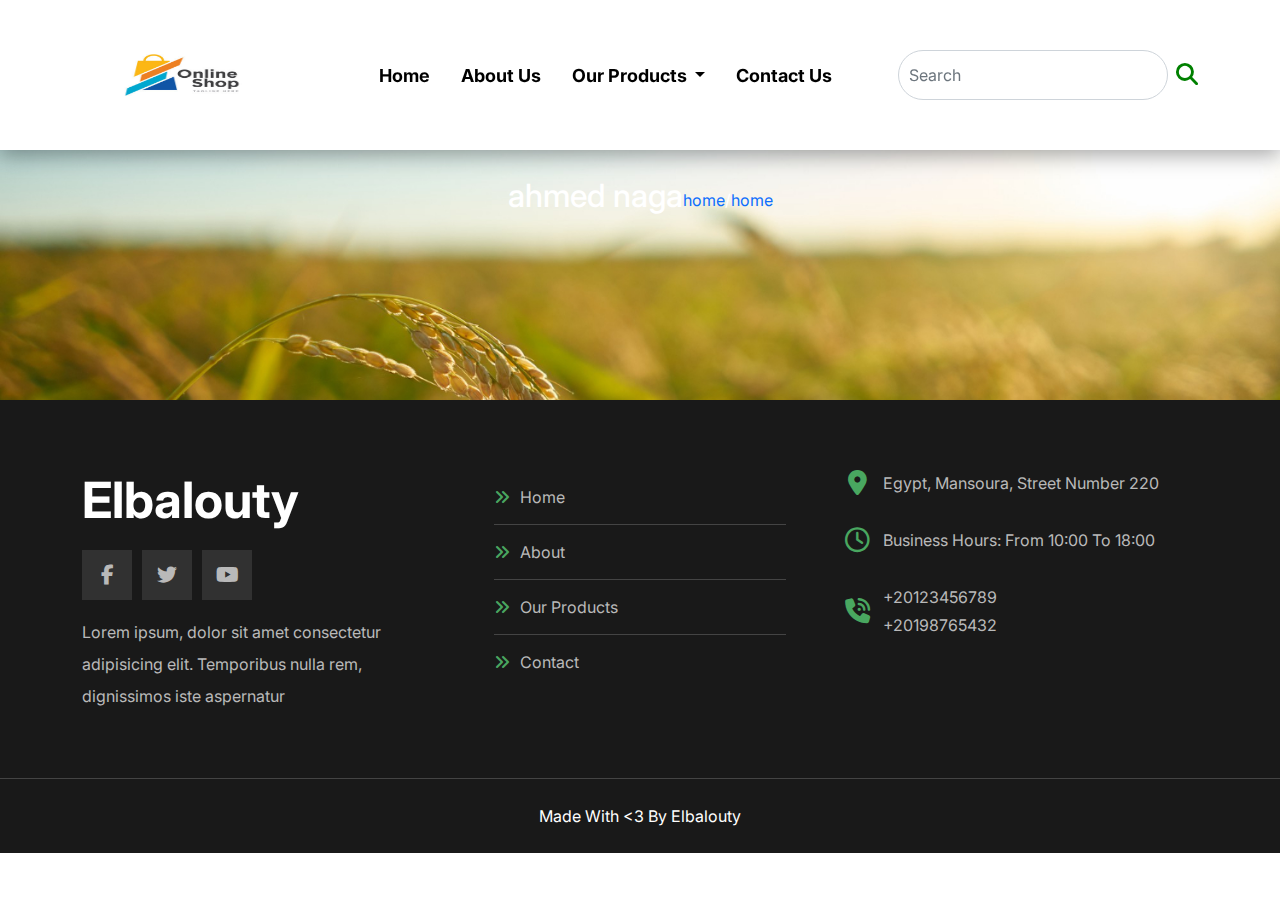
==== about.html @ 4620c80b "three comm" ====
<!DOCTYPE html>
<html lang="en">
  <head>
    <meta charset="UTF-8" />
    <meta name="viewport" content="width=device-width, initial-scale=1.0" />
    <title>Document</title>

    <!-- font awesom library -->
    <link rel="stylesheet" href="css/all.min.css" />

    <!-- render all elements normally -->
    <link rel="stylesheet" href="css/normalize.css" />

    <!-- css styling -->
    <link rel="stylesheet" href="css/bootstrap.min.css" />
    <link rel="stylesheet" href="css/style.css" />

    <!-- google fonts -->
    <link rel="preconnect" href="https://fonts.googleapis.com" />
    <link rel="preconnect" href="https://fonts.gstatic.com" crossorigin />
    <link
      href="https://fonts.googleapis.com/css2?family=Inter:wght@200;400;500;700;900&display=swap"
      rel="stylesheet"
    />
  </head>

  <body>
    <div class="scroller"></div>

    <!-- start navbar -->
    <nav class="navbar navbar-expand-lg navbar-light">
      <div class="container">
        <a class="navbar-brand" href="#"
          ><img
            src="images/360_F_331938599_nmkc39B7E74s1G5P01b0YCJ6x0MNMqJz.jpg"
            alt="logo"
        /></a>
        <button
          class="navbar-toggler"
          type="button"
          data-bs-toggle="collapse"
          data-bs-target="#navbarSupportedContent"
          aria-controls="navbarSupportedContent"
          aria-expanded="false"
          aria-label="Toggle navigation"
        >
          <span class="navbar-toggler-icon"></span>
        </button>
        <div
          class="collapse navbar-collapse nav-links"
          id="navbarSupportedContent"
        >
          <ul class="navbar-nav me-auto mb-2 mb-lg-0">
            <li class="nav-item">
              <a class="nav-link active" aria-current="page" href="#">Home</a>
            </li>
            <li class="nav-item">
              <a class="nav-link" href="#">About Us</a>
            </li>
            <li class="nav-item dropdown">
              <a
                class="nav-link dropdown-toggle"
                href="#"
                id="navbarDropdown"
                role="button"
                data-bs-toggle="dropdown"
                aria-expanded="false"
              >
                Our Products
              </a>
              <ul class="dropdown-menu" aria-labelledby="navbarDropdown">
                <li><a class="dropdown-item" href="#">Action</a></li>
                <li><a class="dropdown-item" href="#">Another action</a></li>
                <li>
                  <a class="dropdown-item" href="#">Something else here</a>
                </li>
              </ul>
            </li>
            <li class="nav-item">
              <a class="nav-link" href="#">Contact Us</a>
            </li>
          </ul>
          <form class="d-flex">
            <input
              class="form-control search-inp me-2"
              type="search"
              placeholder="Search"
              aria-label="Search"
            />
            <button class="search-custom"><i class="fa fa-search"></i></button>
          </form>
        </div>
      </div>
    </nav>

    <!-- end navbar -->

    <div class="about">
      <h2>ahmed naga</h2>

      <a href="">home</a>
      /
      <a href="">home</a>
    </div>

    <!-- Start Footer -->
    <div class="footer">
      <div class="container">
        <div class="row">
          <div class="box col-lg-4">
            <h3>Elbalouty</h3>
            <ul class="social">
              <li>
                <a href="#" class="facebook">
                  <i class="fab fa-facebook-f"></i>
                </a>
              </li>
              <li>
                <a href="#" class="twitter">
                  <i class="fab fa-twitter"></i>
                </a>
              </li>
              <li>
                <a href="#" class="youtube">
                  <i class="fab fa-youtube"></i>
                </a>
              </li>
            </ul>
            <p class="text">
              Lorem ipsum, dolor sit amet consectetur adipisicing elit.
              Temporibus nulla rem, dignissimos iste aspernatur
            </p>
          </div>
          <div class="box col-lg-4">
            <ul class="links">
              <li><a href="#">Home</a></li>
              <li><a href="#">About</a></li>
              <li><a href="#">Our Products</a></li>
              <li><a href="#">Contact</a></li>
            </ul>
          </div>
          <div class="box col-lg-4">
            <div class="line">
              <i class="fas fa-map-marker-alt fa-fw"></i>
              <div class="info">Egypt, Mansoura, Street Number 220</div>
            </div>
            <div class="line">
              <i class="far fa-clock fa-fw"></i>
              <div class="info">Business Hours: From 10:00 To 18:00</div>
            </div>
            <div class="line">
              <i class="fas fa-phone-volume fa-fw"></i>
              <div class="info">
                <span class="d-block">+20123456789</span>
                <span class="d-block">+20198765432</span>
              </div>
            </div>
          </div>
        </div>
      </div>
      <p class="copyright">Made With &lt;3 By Elbalouty</p>
    </div>
    <!-- End Footer -->

    <script src="js/bootstrap.bundle.min.js"></script>
    <script src="js/main.js"></script>
  </body>
</html>
---- css/style.css ----
* {
  margin: 0;
  padding: 0;
  box-sizing: border-box;
}

:root {
  --thm-color: #6e7673;
  --thm-color-rgb: 110, 118, 115;
  --thm-base: #49a760;
  --thm-base-rgb: 73, 167, 96;
  --thm-primary: #efb443;
  --thm-primary-rgb: 239, 180, 67;
  --thm-secondary: #ed4b4b;
  --thm-secondary-rgb: 237, 75, 75;
  --thm-special: #5366c2;
  --thm-special-rgb: 83, 102, 194;
  --thm-black: #255946;
  --thm-black-rgb: 37, 89, 70;
  --thm-black2: #1f4e3d;
  --thm-black2-rgb: 29, 28, 28;
  --thm-text-dark: #8e96a0;
  --thm-text-dark-rgb: 142, 150, 160;
  --main-padding: 50px;
  --main-text: #ffffff8c;
}

body {
  font-family: "Inter", sans-serif;
}

.container-sections {
  display: flex;
  flex-direction: column;
  justify-content: space-between;
  min-height: 100vh;
}

/* Scroller  */
.scroller {
  position: fixed;
  left: 0;
  top: 0;
  height: 5px;
  background-color: rgb(11, 124, 11);
}

/* Scroller  */
.nav-custom {
  padding: 30px 10px;
}

.search-custom:focus {
  outline: none;
}

ul {
  list-style-type: none;
}

a {
  text-decoration: none;
  cursor: pointer;
}

.ahmed {
  height: 100vh;
}
nav {
  padding: 20px 0 !important;
  position: fixed !important;
  top: 0;
  z-index: 10;
  width: 100%;
  background-color: #fff;
  box-shadow: rgba(0, 0, 0, 0.35) 0px 5px 20px;
}
/* nav::after {
  background-image: url("../images/ripped-paper-header-1.png");
  background-size: cover;
  content: "";
  position: absolute;
  bottom: -15px;
  left: 0;
  width: 100%;
  z-index: 5;
  background-repeat: no-repeat;
  height: 16px;
} */

.nav-links ul {
  margin: 0 auto !important;
}
.nav-links ul li {
  margin-left: 15px;
}
.nav-links ul li a {
  font-weight: 700 !important;
  color: #000000 !important;
  font-size: 18px;
}
.nav-links ul li a:hover {
  color: var(--thm-base) !important;
}
.search-custom {
  border: none;
  color: green;
  outline: none;
  background: none;
}
.search-custom i {
  font-size: 22px;
}
.search-inp {
  border-radius: 25px;
  padding: 12px 10px;
}
.search-inp:focus {
  box-shadow: none !important;
}
.navbar-brand img {
  width: 200px;
  height: 100px;
}
.dropdown-menu {
  background-color: #fff;
  border-radius: 10px;
  text-align: center;

  padding: 10px 20px;
}
.dropdown-menu li {
  padding: 0 !important;
  margin: 0 !important;
}
.dropdown-item {
  padding: 0 !important;
}

/* stard slide */
.cover-slides {
  position: relative;
  overflow: hidden;
  width: 100%;
  max-height: 480px; /
}

.cover-slides .img1 {
  background: linear-gradient(rgba(0, 0, 0, 0.5), rgba(0, 0, 0, 0.8)),
    url("../images/banner-01.jpg");
  min-height: 100vh;
}
.cover-slides .img2 {
  background: linear-gradient(rgba(0, 0, 0, 0.5), rgba(0, 0, 0, 0.8)),
    url("../images/banner-02.jpg");
  min-height: 100vh;
}
.cover-slides .img3 {
  background: linear-gradient(rgba(0, 0, 0, 0.5), rgba(0, 0, 0, 0.8)),
    url("../images/banner-03.jpg");
  min-height: 100vh;
}
.carousel-caption {
  position: absolute;
  top: 50%;
  left: 50%;
  width: 100%;
  max-width: 1000px;
  transform: translate(-50%, -50%);
  text-align: center;
}

.carousel-caption h2 {
  color: #fff;
  font-weight: 700;
  font-size: 45px;
  
}

.carousel-caption p {
  color: var(--main-text);
}

.carousel-control-next-icon,
.carousel-control-prev-icon {
  background-color: #000000 !important;
  color: white !important;
  padding: 20px;
}
/* end slide */


/* Start Footer */
.footer {
  background-color: #191919;
  padding: 70px 0 0;
}
@media (max-width: 767px) {
  .footer {
    text-align: center;
  }
}
.footer .box h3 {
  color: white;
  font-size: 50px;
  margin: 0 0 20px;
  font-weight: bold;
}
.footer .box .social {
  display: flex;
  padding: 0;
}
@media (max-width: 767px) {
  .footer .box .social {
    justify-content: center;
  }
}
.footer .box .social li {
  margin-right: 10px;
}
.footer .box .social li a {
  background-color: #313131;
  color: #b9b9b9;
  display: inline-flex;
  justify-content: center;
  align-items: center;
  width: 50px;
  height: 50px;
  font-size: 20px;
  transition: 0.5s;
}
.footer .box .social .facebook:hover {
  background-color: #1877f2;
}
.footer .box .social .twitter:hover {
  background-color: #1da1f2;
}
.footer .box .social .youtube:hover {
  background-color: #ff0000;
}
.footer .box .text {
  line-height: 2;
  color: #b9b9b9;
}
.footer .box .links li {
  padding: 15px 0;
  transition: 0.5s;
  width: 90%;
}
.footer .box .links li:not(:last-child) {
  border-bottom: 1px solid #444;
}
.footer .box .links li:hover {
  padding-left: 10px;
}
.footer .box .links li:hover a {
  color: white;
}
.footer .box .links li a {
  color: #b9b9b9;
  transition: 0.5s;
}
.footer .box .links li a::before {
  font-family: "Font Awesome 5 Free";
  content: "\F101";
  font-weight: 900;
  margin-right: 10px;
  color: var(--thm-base);
}
.footer .box .line {
  display: flex;
  align-items: center;
  color: #b9b9b9;
  margin-bottom: 30px;
}
@media (max-width: 767px) {
  .footer .box .line {
    flex-direction: column;
  }
}
.footer .box .line i {
  font-size: 25px;
  margin-right: 10px;
  color: var(--thm-base);
}
@media (max-width: 767px) {
  .footer .box .line i {
    margin-right: 0;
    margin-bottom: 15px;
  }
}
.footer .box .line .info {
  line-height: 1.7;
  flex: 1;
}
.footer .footer-gallery img {
  width: 78px;
  border: 3px solid white;
  margin: 2px;
}
.footer .copyright {
  padding: 25px 0;
  text-align: center;
  color: white;
  margin: 50px 0 0;
  border-top: 1px solid #444;
}
/* End Footer */



.about{
   background-image: url('../images/rice-plant-sunset-valencia-with-plantation-1.jpg');
    height: 400px;
    width: 100%;
    background-repeat: no-repeat;
    background-size: cover;
    display: flex;
    align-items: center;
    justify-content: center;
    color: #fff;
  
}
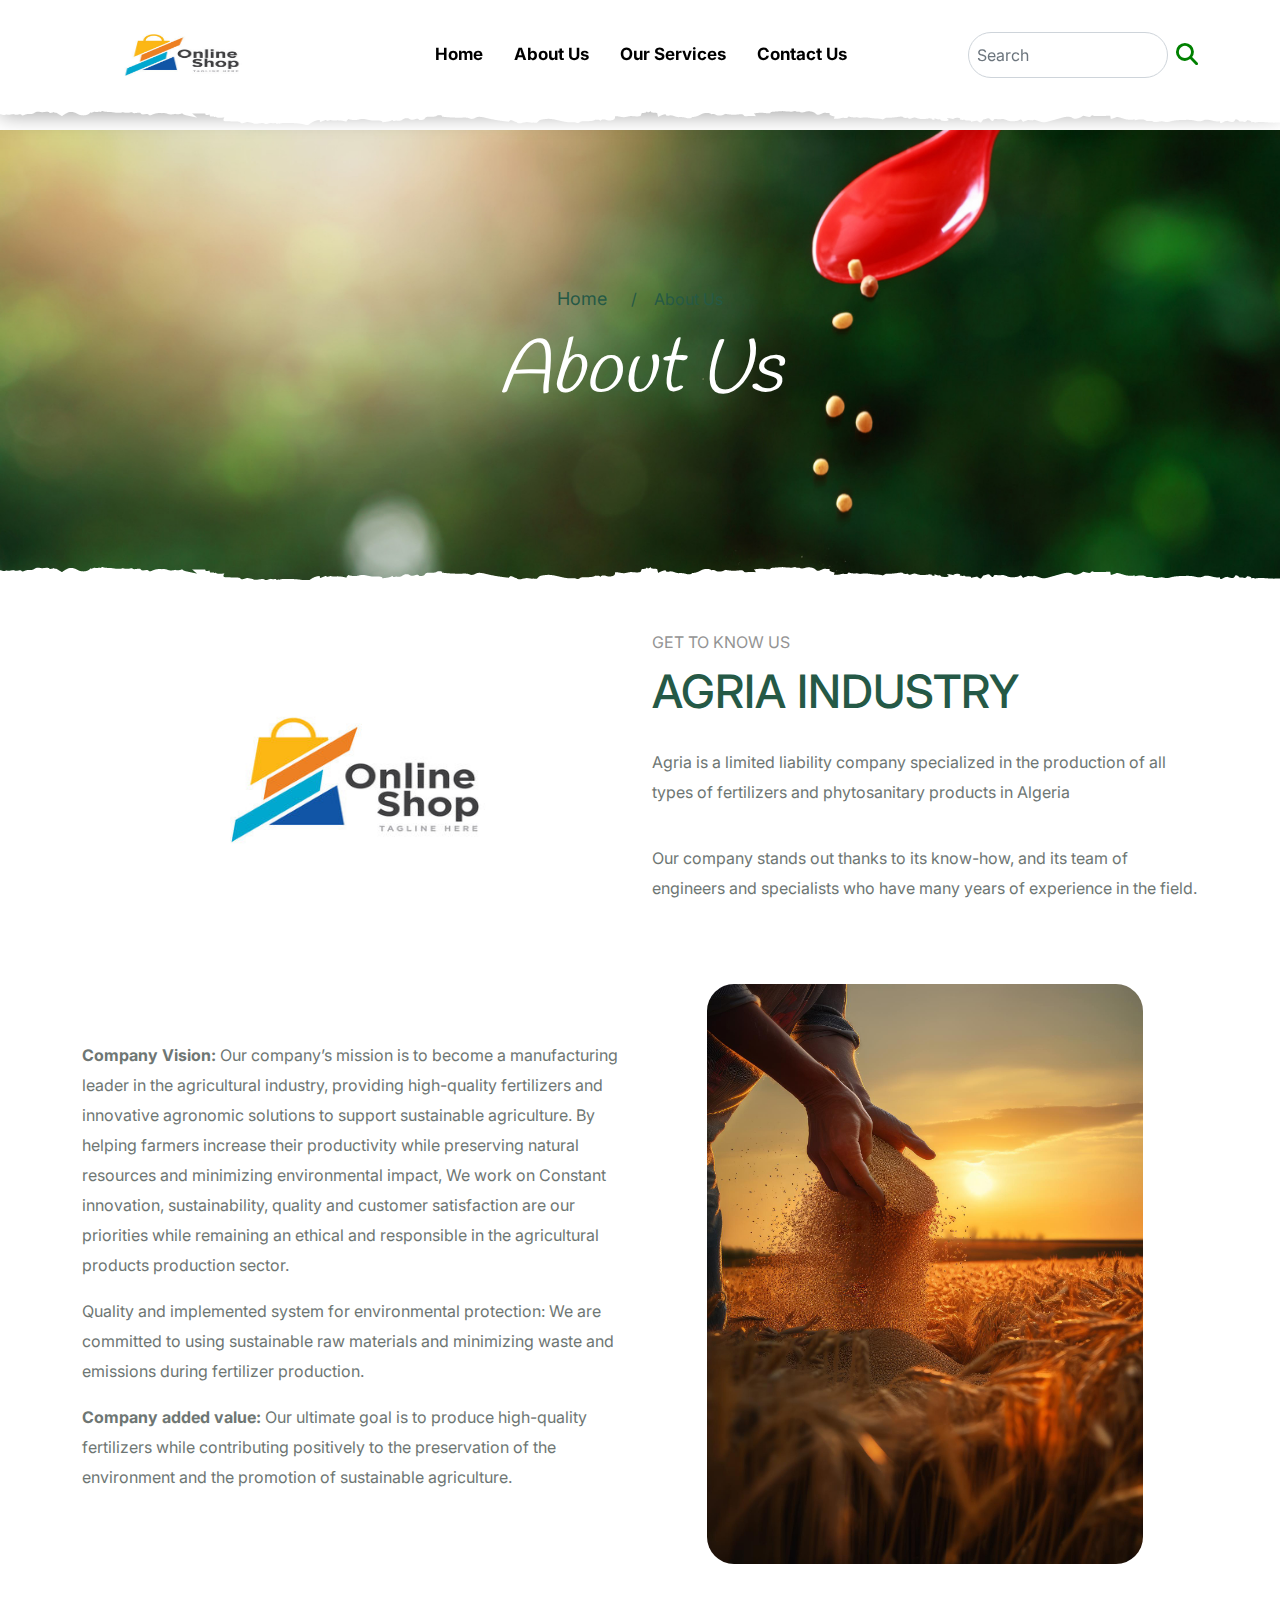
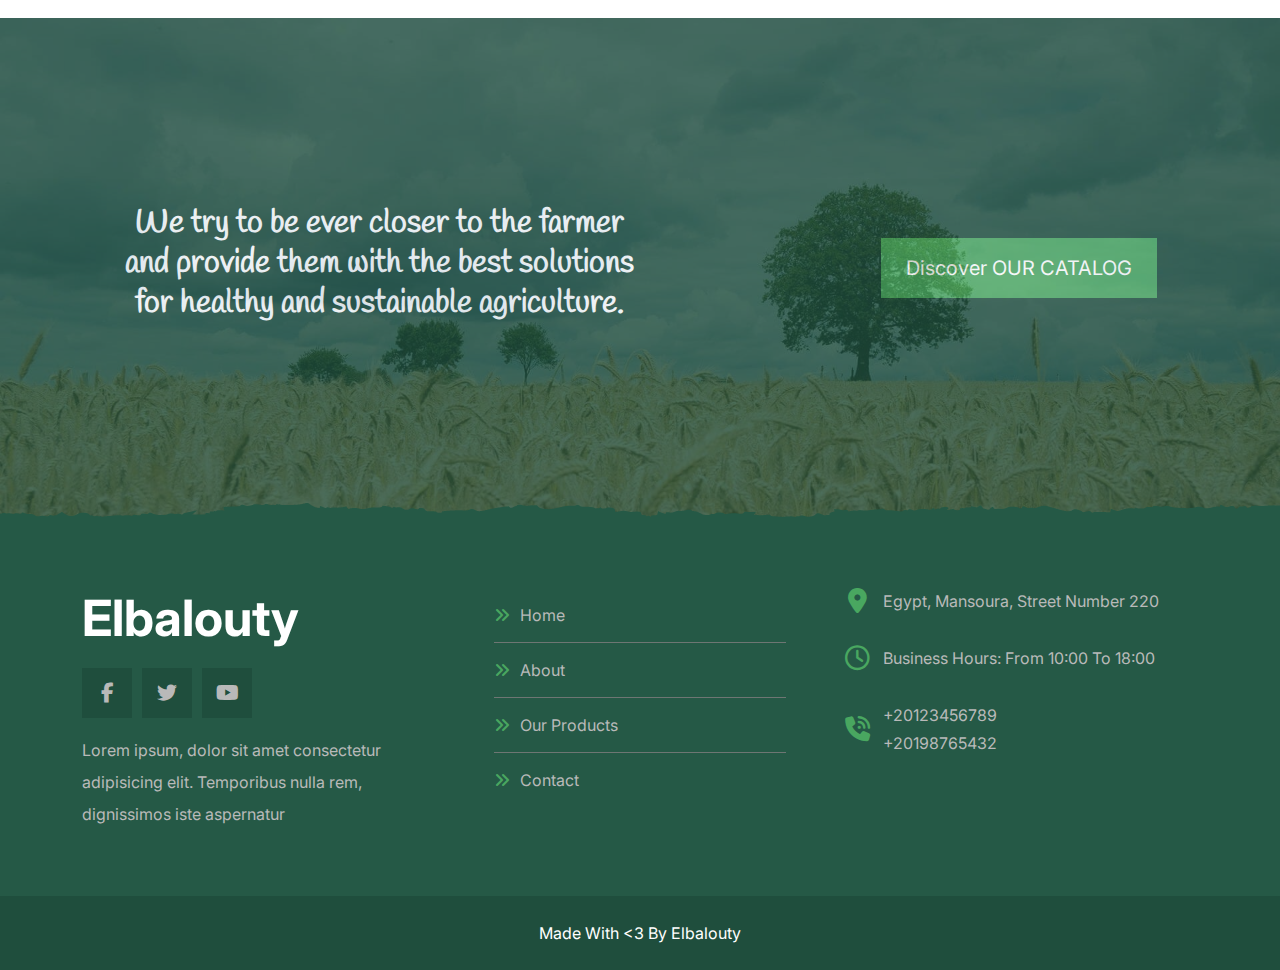
==== commit 3b6db9a2: "dd" ====
--- a/about.html
+++ b/about.html
@@ -1,168 +1,234 @@
 <!DOCTYPE html>
 <html lang="en">
-  <head>
-    <meta charset="UTF-8" />
-    <meta name="viewport" content="width=device-width, initial-scale=1.0" />
-    <title>Document</title>
-
-    <!-- font awesom library -->
-    <link rel="stylesheet" href="css/all.min.css" />
-
-    <!-- render all elements normally -->
-    <link rel="stylesheet" href="css/normalize.css" />
-
-    <!-- css styling -->
-    <link rel="stylesheet" href="css/bootstrap.min.css" />
-    <link rel="stylesheet" href="css/style.css" />
-
-    <!-- google fonts -->
-    <link rel="preconnect" href="https://fonts.googleapis.com" />
-    <link rel="preconnect" href="https://fonts.gstatic.com" crossorigin />
-    <link
-      href="https://fonts.googleapis.com/css2?family=Inter:wght@200;400;500;700;900&display=swap"
-      rel="stylesheet"
-    />
-  </head>
-
-  <body>
-    <div class="scroller"></div>
-
-    <!-- start navbar -->
-    <nav class="navbar navbar-expand-lg navbar-light">
-      <div class="container">
-        <a class="navbar-brand" href="#"
-          ><img
-            src="images/360_F_331938599_nmkc39B7E74s1G5P01b0YCJ6x0MNMqJz.jpg"
-            alt="logo"
-        /></a>
-        <button
-          class="navbar-toggler"
-          type="button"
-          data-bs-toggle="collapse"
-          data-bs-target="#navbarSupportedContent"
-          aria-controls="navbarSupportedContent"
-          aria-expanded="false"
-          aria-label="Toggle navigation"
-        >
-          <span class="navbar-toggler-icon"></span>
-        </button>
-        <div
-          class="collapse navbar-collapse nav-links"
-          id="navbarSupportedContent"
-        >
-          <ul class="navbar-nav me-auto mb-2 mb-lg-0">
-            <li class="nav-item">
-              <a class="nav-link active" aria-current="page" href="#">Home</a>
+
+<head>
+  <meta charset="UTF-8" />
+  <meta name="viewport" content="width=device-width, initial-scale=1.0" />
+  <title>Document</title>
+
+  <!-- font awesom library -->
+  <link rel="stylesheet" href="css/all.min.css" />
+
+  <!-- render all elements normally -->
+  <link rel="stylesheet" href="css/normalize.css" />
+
+  <!-- css styling -->
+  <link rel="stylesheet" href="css/bootstrap.min.css" />
+  <link rel="stylesheet" href="css/style.css" />
+  <link rel="stylesheet" href="css/about-style.css" />
+  <link rel="stylesheet" href="css/animate.css">
+
+
+  <!-- google fonts -->
+  <link rel="preconnect" href="https://fonts.googleapis.com" />
+  <link rel="preconnect" href="https://fonts.gstatic.com" crossorigin />
+  <link href="https://fonts.googleapis.com/css2?family=Inter:wght@200;400;500;700;900&display=swap" rel="stylesheet" />
+  <link rel="preconnect" href="https://fonts.googleapis.com" />
+  <link rel="preconnect" href="https://fonts.gstatic.com" crossorigin />
+  <link href="https://fonts.googleapis.com/css2?family=Handlee&display=swap" rel="stylesheet" />
+</head>
+
+<body>
+  <div class="scroller"></div>
+
+  <!-- start navbar -->
+  <nav class="navbar navbar-expand-lg navbar-light wow bounceInDown" data-wow-duration = "1s" data-wow-delay = ".2s">
+    <div class="container">
+      <a class="navbar-brand" href="#"><img src="images/360_F_331938599_nmkc39B7E74s1G5P01b0YCJ6x0MNMqJz.jpg"
+          alt="logo" /></a>
+      <button class="navbar-toggler" type="button" data-bs-toggle="collapse" data-bs-target="#navbarSupportedContent"
+        aria-controls="navbarSupportedContent" aria-expanded="false" aria-label="Toggle navigation">
+        <span class="navbar-toggler-icon"></span>
+      </button>
+      <div class="collapse navbar-collapse nav-links" id="navbarSupportedContent">
+        <ul class="navbar-nav me-auto mb-2 mb-lg-0">
+          <li class="nav-item">
+            <a class="nav-link active" aria-current="page" href="index.html">Home</a>
+          </li>
+          <li class="nav-item">
+            <a class="nav-link" href="about.html">About Us</a>
+          </li>
+          <li class="nav-item dropdown product-custom">
+           <div class="drop d-flex align-items-center">
+            <a id="navbarDropdown"
+            role="button"
+            class="nav-link prodouct-item" href="products.html" >
+            Our Services
+
+          </a>
+          <span  class="product-action"><i class="fa-solid fa-angle-right"></i></span>
+           </div>
+
+            <ul class="dropdown-menu dropdown-menu-custom" aria-labelledby="navbarDropdown">
+              <li><a class="dropdown-item" href="#">Action</a></li>
+              <li><a class="dropdown-item" href="#">Another action</a></li>
+              <li><a class="dropdown-item" href="#">Another action</a></li>
+              <li><a class="dropdown-item" href="#">Another action</a></li>
+              <li>
+                <a class="dropdown-item" href="#">Something else here</a>
+              </li>
+            </ul>
+          </li>
+          <li class="nav-item">
+            <a class="nav-link" href="contact.html">Contact Us</a>
+          </li>
+        </ul>
+        <form class="d-flex">
+          <input class="form-control search-inp me-2" type="search" placeholder="Search" aria-label="Search" />
+          <button class="search-custom"><i class="fa fa-search"></i></button>
+        </form>
+      </div>
+    </div>
+  </nav>
+
+  <!-- end navbar -->
+
+  <div class="about-one">
+    <div class="about-one-links">
+      <a href="index.html">Home</a>
+      <span class="mark">/</span>
+      <span>About Us</span>
+    </div>
+    <h2>About Us</h2>
+  </div>
+  <!-- about-one -->
+
+  <div class="about-intro">
+    <div class="container">
+      <div class="row">
+        <div class="col-lg-6 mb-1 about-intro-img wow slideInLeft" data-wow-duration="1s" data-wow-delay="1.2s">
+          <img src="images/360_F_331938599_nmkc39B7E74s1G5P01b0YCJ6x0MNMqJz.jpg" alt="logo" />
+        </div>
+        
+        <div class="col-lg-6 mb-1 mx-auto">
+          <span>GET TO KNOW US</span>
+          <h3>AGRIA INDUSTRY</h3>
+          <p>
+            Agria is a limited liability company specialized in the production
+            of all types of fertilizers and phytosanitary products in Algeria
+          </p>
+          <p>
+            Our company stands out thanks to its know-how, and its team of
+            engineers and specialists who have many years of experience in the
+            field.
+          </p>
+        </div>
+      </div>
+    </div>
+  </div>
+
+  <div class="about-two">
+    <div class="container">
+      <div class="row">
+        <div class="about-two-left col-md-6 mb-1">
+          <p>
+            <b>Company Vision:</b>
+            Our company’s mission is to become a manufacturing leader in the
+            agricultural industry, providing high-quality fertilizers and
+            innovative agronomic solutions to support sustainable agriculture.
+            By helping farmers increase their productivity while preserving
+            natural resources and minimizing environmental impact, We work on
+            Constant innovation, sustainability, quality and customer
+            satisfaction are our priorities while remaining an ethical and
+            responsible in the agricultural products production sector.
+          </p>
+          <p>
+            Quality and implemented system for environmental protection: We
+            are committed to using sustainable raw materials and minimizing
+            waste and emissions during fertilizer production.
+          </p>
+          <p>
+            <b>Company added value:</b>
+            Our ultimate goal is to produce high-quality fertilizers while
+            contributing positively to the preservation of the environment and
+            the promotion of sustainable agriculture.
+          </p>
+        </div>
+        <!-- about-two-left -->
+        <div class="about-two-right col-md-6 mb-1">
+          <img src="images/about-ai.jpg" alt="about img" />
+        </div>
+        <!-- about-two-right -->
+      </div>
+      <!-- row -->
+    </div>
+    <!-- container -->
+  </div>
+  <!-- about-two -->
+  <div class="about-three">
+    <div class="about-three-overlay">
+      <h3>
+        We try to be ever closer to the farmer and provide them with the best
+        solutions for healthy and sustainable agriculture.
+      </h3>
+      <a href="">Discover OUR CATALOG</a>
+    </div>
+  </div>
+
+  <!-- Start Footer -->
+  <div class="footer">
+    <div class="container">
+      <div class="row">
+        <div class="box col-lg-4">
+          <h3>Elbalouty</h3>
+          <ul class="social">
+            <li>
+              <a href="#" class="facebook">
+                <i class="fab fa-facebook-f"></i>
+              </a>
             </li>
-            <li class="nav-item">
-              <a class="nav-link" href="#">About Us</a>
+            <li>
+              <a href="#" class="twitter">
+                <i class="fab fa-twitter"></i>
+              </a>
             </li>
-            <li class="nav-item dropdown">
-              <a
-                class="nav-link dropdown-toggle"
-                href="#"
-                id="navbarDropdown"
-                role="button"
-                data-bs-toggle="dropdown"
-                aria-expanded="false"
-              >
-                Our Products
+            <li>
+              <a href="#" class="youtube">
+                <i class="fab fa-youtube"></i>
               </a>
-              <ul class="dropdown-menu" aria-labelledby="navbarDropdown">
-                <li><a class="dropdown-item" href="#">Action</a></li>
-                <li><a class="dropdown-item" href="#">Another action</a></li>
-                <li>
-                  <a class="dropdown-item" href="#">Something else here</a>
-                </li>
-              </ul>
-            </li>
-            <li class="nav-item">
-              <a class="nav-link" href="#">Contact Us</a>
             </li>
           </ul>
-          <form class="d-flex">
-            <input
-              class="form-control search-inp me-2"
-              type="search"
-              placeholder="Search"
-              aria-label="Search"
-            />
-            <button class="search-custom"><i class="fa fa-search"></i></button>
-          </form>
-        </div>
-      </div>
-    </nav>
-
-    <!-- end navbar -->
-
-    <div class="about">
-      <h2>ahmed naga</h2>
-
-      <a href="">home</a>
-      /
-      <a href="">home</a>
-    </div>
-
-    <!-- Start Footer -->
-    <div class="footer">
-      <div class="container">
-        <div class="row">
-          <div class="box col-lg-4">
-            <h3>Elbalouty</h3>
-            <ul class="social">
-              <li>
-                <a href="#" class="facebook">
-                  <i class="fab fa-facebook-f"></i>
-                </a>
-              </li>
-              <li>
-                <a href="#" class="twitter">
-                  <i class="fab fa-twitter"></i>
-                </a>
-              </li>
-              <li>
-                <a href="#" class="youtube">
-                  <i class="fab fa-youtube"></i>
-                </a>
-              </li>
-            </ul>
-            <p class="text">
-              Lorem ipsum, dolor sit amet consectetur adipisicing elit.
-              Temporibus nulla rem, dignissimos iste aspernatur
-            </p>
+          <p class="text">
+            Lorem ipsum, dolor sit amet consectetur adipisicing elit.
+            Temporibus nulla rem, dignissimos iste aspernatur
+          </p>
+        </div>
+        <div class="box col-lg-4">
+          <ul class="links">
+            <li><a href="index.html">Home</a></li>
+            <li><a href="about.html">About</a></li>
+            <li><a href="products.html">Our Products</a></li>
+            <li><a href="contact.html">Contact</a></li>
+          </ul>
+        </div>
+        <div class="box col-lg-4">
+          <div class="line">
+            <i class="fas fa-map-marker-alt fa-fw"></i>
+            <div class="info">Egypt, Mansoura, Street Number 220</div>
           </div>
-          <div class="box col-lg-4">
-            <ul class="links">
-              <li><a href="#">Home</a></li>
-              <li><a href="#">About</a></li>
-              <li><a href="#">Our Products</a></li>
-              <li><a href="#">Contact</a></li>
-            </ul>
+          <div class="line">
+            <i class="far fa-clock fa-fw"></i>
+            <div class="info">Business Hours: From 10:00 To 18:00</div>
           </div>
-          <div class="box col-lg-4">
-            <div class="line">
-              <i class="fas fa-map-marker-alt fa-fw"></i>
-              <div class="info">Egypt, Mansoura, Street Number 220</div>
-            </div>
-            <div class="line">
-              <i class="far fa-clock fa-fw"></i>
-              <div class="info">Business Hours: From 10:00 To 18:00</div>
-            </div>
-            <div class="line">
-              <i class="fas fa-phone-volume fa-fw"></i>
-              <div class="info">
-                <span class="d-block">+20123456789</span>
-                <span class="d-block">+20198765432</span>
-              </div>
+          <div class="line">
+            <i class="fas fa-phone-volume fa-fw"></i>
+            <div class="info">
+              <span class="d-block">+20123456789</span>
+              <span class="d-block">+20198765432</span>
             </div>
           </div>
         </div>
       </div>
-      <p class="copyright">Made With &lt;3 By Elbalouty</p>
-    </div>
-    <!-- End Footer -->
-
-    <script src="js/bootstrap.bundle.min.js"></script>
-    <script src="js/main.js"></script>
-  </body>
-</html>
+    </div>
+    <p class="copyright">Made With &lt;3 By Elbalouty</p>
+  </div>
+  <!-- End Footer -->
+  <script src="js/wow.min.js"></script>
+              <script>
+              new WOW().init();
+              </script>
+  <script src="js/bootstrap.bundle.min.js"></script>
+  <script src="js/main.js"></script>
+</body>
+
+</html>--- a/css/style.css
+++ b/css/style.css
@@ -23,10 +23,18 @@
   --thm-text-dark-rgb: 142, 150, 160;
   --main-padding: 50px;
   --main-text: #ffffff8c;
+  --main-transition: 0.3s;
 }
 
 body {
   font-family: "Inter", sans-serif;
+}
+.dropdown-menu-custom {
+  display: none;
+}
+
+.product-custom:hover .dropdown-menu-custom {
+  display: block;
 }
 
 .container-sections {
@@ -61,21 +69,21 @@
 a {
   text-decoration: none;
   cursor: pointer;
-}
-
-.ahmed {
-  height: 100vh;
-}
+  transition: var(--main-transition);
+}
+
+/* start navbar */
 nav {
-  padding: 20px 0 !important;
+  padding: 0 !important;
   position: fixed !important;
   top: 0;
-  z-index: 10;
+  left: 0;
+  z-index: 100;
   width: 100%;
   background-color: #fff;
   box-shadow: rgba(0, 0, 0, 0.35) 0px 5px 20px;
 }
-/* nav::after {
+nav::after {
   background-image: url("../images/ripped-paper-header-1.png");
   background-size: cover;
   content: "";
@@ -86,7 +94,7 @@
   z-index: 5;
   background-repeat: no-repeat;
   height: 16px;
-} */
+}
 
 .nav-links ul {
   margin: 0 auto !important;
@@ -97,7 +105,7 @@
 .nav-links ul li a {
   font-weight: 700 !important;
   color: #000000 !important;
-  font-size: 18px;
+  font-size: 17px;
 }
 .nav-links ul li a:hover {
   color: var(--thm-base) !important;
@@ -113,87 +121,99 @@
 }
 .search-inp {
   border-radius: 25px;
-  padding: 12px 10px;
+  width: 200px;
+  padding: 10px 8px;
 }
 .search-inp:focus {
   box-shadow: none !important;
+  border: 1px solid var(--thm-black);
 }
 .navbar-brand img {
   width: 200px;
   height: 100px;
 }
 .dropdown-menu {
-  background-color: #fff;
+  background-color: #ffffffbe;
   border-radius: 10px;
   text-align: center;
-
-  padding: 10px 20px;
-}
+display: none;
+opacity: 0;
+transition: opacity .2s ease;
+}
+
+.drop i {
+  width: 22px;
+  height: 22px ;
+  display: flex;
+  justify-content: center;
+  align-items: center;
+  /* box-shadow: rgba(0, 0, 0, 0.35) 0px 5px 20px; */
+  background-color: var(--thm-black);
+  color: #fff;
+}
+
 .dropdown-menu li {
   padding: 0 !important;
   margin: 0 !important;
 }
 .dropdown-item {
-  padding: 0 !important;
-}
-
-/* stard slide */
-.cover-slides {
-  position: relative;
-  overflow: hidden;
-  width: 100%;
-  max-height: 480px; /
-}
-
-.cover-slides .img1 {
-  background: linear-gradient(rgba(0, 0, 0, 0.5), rgba(0, 0, 0, 0.8)),
-    url("../images/banner-01.jpg");
-  min-height: 100vh;
-}
-.cover-slides .img2 {
-  background: linear-gradient(rgba(0, 0, 0, 0.5), rgba(0, 0, 0, 0.8)),
-    url("../images/banner-02.jpg");
-  min-height: 100vh;
-}
-.cover-slides .img3 {
-  background: linear-gradient(rgba(0, 0, 0, 0.5), rgba(0, 0, 0, 0.8)),
-    url("../images/banner-03.jpg");
-  min-height: 100vh;
-}
-.carousel-caption {
-  position: absolute;
-  top: 50%;
-  left: 50%;
-  width: 100%;
-  max-width: 1000px;
-  transform: translate(-50%, -50%);
-  text-align: center;
-}
-
-.carousel-caption h2 {
-  color: #fff;
-  font-weight: 700;
-  font-size: 45px;
+  padding: 5px 15px !important;
+  border-radius: 10px;
+}
+.dropdown-menu.active {
+  display: block;
+  opacity: 1;
+}
+
+@media (min-width: 992px) {
+  .drop i {
+    display: none;
+    opacity: 0;
+  }
+
+  .product-custom:hover .dropdown-menu {
+    display: block;
+    opacity: 1;
+  }
+}
+@media (max-width : 991px) {
+  .drop i {
+    opacity: 1;
+  }
+  .dropdown-menu{
+  display: none;
+  opacity: 0;
   
-}
-
-.carousel-caption p {
-  color: var(--main-text);
-}
-
-.carousel-control-next-icon,
-.carousel-control-prev-icon {
-  background-color: #000000 !important;
-  color: white !important;
-  padding: 20px;
-}
-/* end slide */
-
+  
+  }
+  .product-custom:hover .dropdown-menu {
+    display: none;
+    opacity: 0;
+  }
+  .drop{
+    gap: 7px;
+  }
+  
+}
+
+/* end navbar */
 
 /* Start Footer */
 .footer {
-  background-color: #191919;
+  background-color: var(--thm-black);
   padding: 70px 0 0;
+  position: relative;
+}
+.footer::before {
+  position: absolute;
+  content: "";
+  background-image: url("../images/footer.png");
+  background-size: cover;
+  width: 100%;
+  height: 16px;
+  top: -15px;
+  left: 0;
+  background-repeat: no-repeat;
 }
 @media (max-width: 767px) {
   .footer {
@@ -219,7 +239,7 @@
   margin-right: 10px;
 }
 .footer .box .social li a {
-  background-color: #313131;
+  background-color: var(--thm-black2);
   color: #b9b9b9;
   display: inline-flex;
   justify-content: center;
@@ -248,7 +268,7 @@
   width: 90%;
 }
 .footer .box .links li:not(:last-child) {
-  border-bottom: 1px solid #444;
+  border-bottom: 1px solid var(--thm-color);
 }
 .footer .box .links li:hover {
   padding-left: 10px;
@@ -303,21 +323,60 @@
   text-align: center;
   color: white;
   margin: 50px 0 0;
-  border-top: 1px solid #444;
+  background-color: var(--thm-black2);
 }
 /* End Footer */
-
-
-
-.about{
-   background-image: url('../images/rice-plant-sunset-valencia-with-plantation-1.jpg');
-    height: 400px;
-    width: 100%;
-    background-repeat: no-repeat;
-    background-size: cover;
-    display: flex;
-    align-items: center;
-    justify-content: center;
-    color: #fff;
-  
-}
+.about-one {
+  margin-top: 130px;
+
+  background-image: url("../images/farmer-hand-nurturing-young-baby-plants.jpg");
+  height: 450px;
+  width: 100%;
+  background-repeat: no-repeat;
+  background-size: cover;
+  display: flex;
+  flex-direction: column;
+  align-items: center;
+  justify-content: center;
+  color: #fff;
+  position: relative;
+}
+.about-one::after {
+  position: absolute;
+  content: "";
+  width: 100%;
+  height: 16px;
+  left: 0;
+  bottom: -1px;
+  background-image: url("../images/ripped-paper-slider-2.png");
+  background-size: cover;
+  background-repeat: no-repeat;
+  z-index: 20;
+}
+.about-one h2 {
+  font-size: 75px;
+  padding-top: 15px;
+  font-family: "Handlee", cursive;
+  font-style: italic;
+}
+.about-one .about-one-links a {
+  color: var(--thm-black);
+  font-size: 18px;
+  padding-right: 10px;
+}
+.about-one-links a:hover {
+  color: #fff;
+}
+.about-one-links .mark {
+  color: var(--thm-black);
+  background: none;
+}
+.about-one-links span {
+  color: var(--thm-black);
+  padding-left: 10px;
+}
+
+
+
+
+
--- a/css/about-style.css
+++ b/css/about-style.css
@@ -0,0 +1,126 @@
+/* start about page*/
+
+  .about-two{
+    padding : var(--main-padding) 0;
+  }
+  .about-two-left {
+    display: flex;
+    flex-direction: column;
+    justify-content: center;
+  }
+  .about-two-left p{
+    color: var(--thm-color);
+    line-height: 30px;
+  }
+  .about-two-right{
+    display: flex;
+    justify-content: center;
+  }
+  .about-two-right img{
+    width: 80%;
+    border-radius: 27px;
+    
+  
+  }
+  
+  .about-three {
+   
+    width: 100%;
+    height: 500px;
+    background-image: url('../images/cta-1-bg.jpg');
+    background-size: cover;
+    background-repeat: no-repeat;
+    position: relative;
+  
+  }
+  
+  .about-three-overlay {
+    position: absolute;
+    top: 0;
+    left: 0;
+    width: 100%;
+    height: 100%;
+    background-color : var(--thm-black2) ; 
+     opacity: .8;
+    width: 100%;
+    height: 100%;
+    display: flex;
+    justify-content: space-around;
+    align-items: center;
+  
+   
+  }
+  
+  .about-three-overlay h3 {
+    line-height: 40px;
+    max-width:40%;
+    font-size: 32px;
+    font-weight: bold;
+    color: #fff;
+    font-family: 'Handlee', cursive;
+    text-align: center;
+  }
+  @media(max-width:767px){
+    .about-three-overlay h3{
+      max-width: 85%;
+      margin-bottom: 50px;
+    }
+  
+  }
+  
+  .about-three-overlay a {
+    padding: 15px 25px;
+    font-weight: 700px;
+    font-size: 20px;
+    background-color: var(--thm-base);
+   
+    color: #fff;
+  }
+  .about-three-overlay a:hover{
+    background-color: #fff;
+    color: var(--thm-black);
+  }
+  
+  @media (max-width:991px) {
+    .about-three-overlay{
+      width: 100%;
+      height: 100%;
+      display: flex;
+      flex-direction: column;
+      justify-content: center;
+      align-items: center;
+    }
+    .about-three h3{
+      
+    }
+    
+  }
+  
+  .about-intro{
+    padding-top: var(--main-padding);
+  }
+  .about-intro img{
+    width: 80%;
+    height: 300px;
+  
+  
+  }
+  .about-intro-img{
+  display: flex;
+  justify-content: center;
+  }
+  .about-intro span{
+    color: #949494;
+  }
+  .about-intro h3{
+    color: var(--thm-black);
+    font-size: 46px;
+    padding-top: 10px;
+  }
+  .about-intro p{
+    color: var(--thm-color);
+    padding-top: 20px;
+    line-height: 30px;
+  }
+  /* end about page*/
+  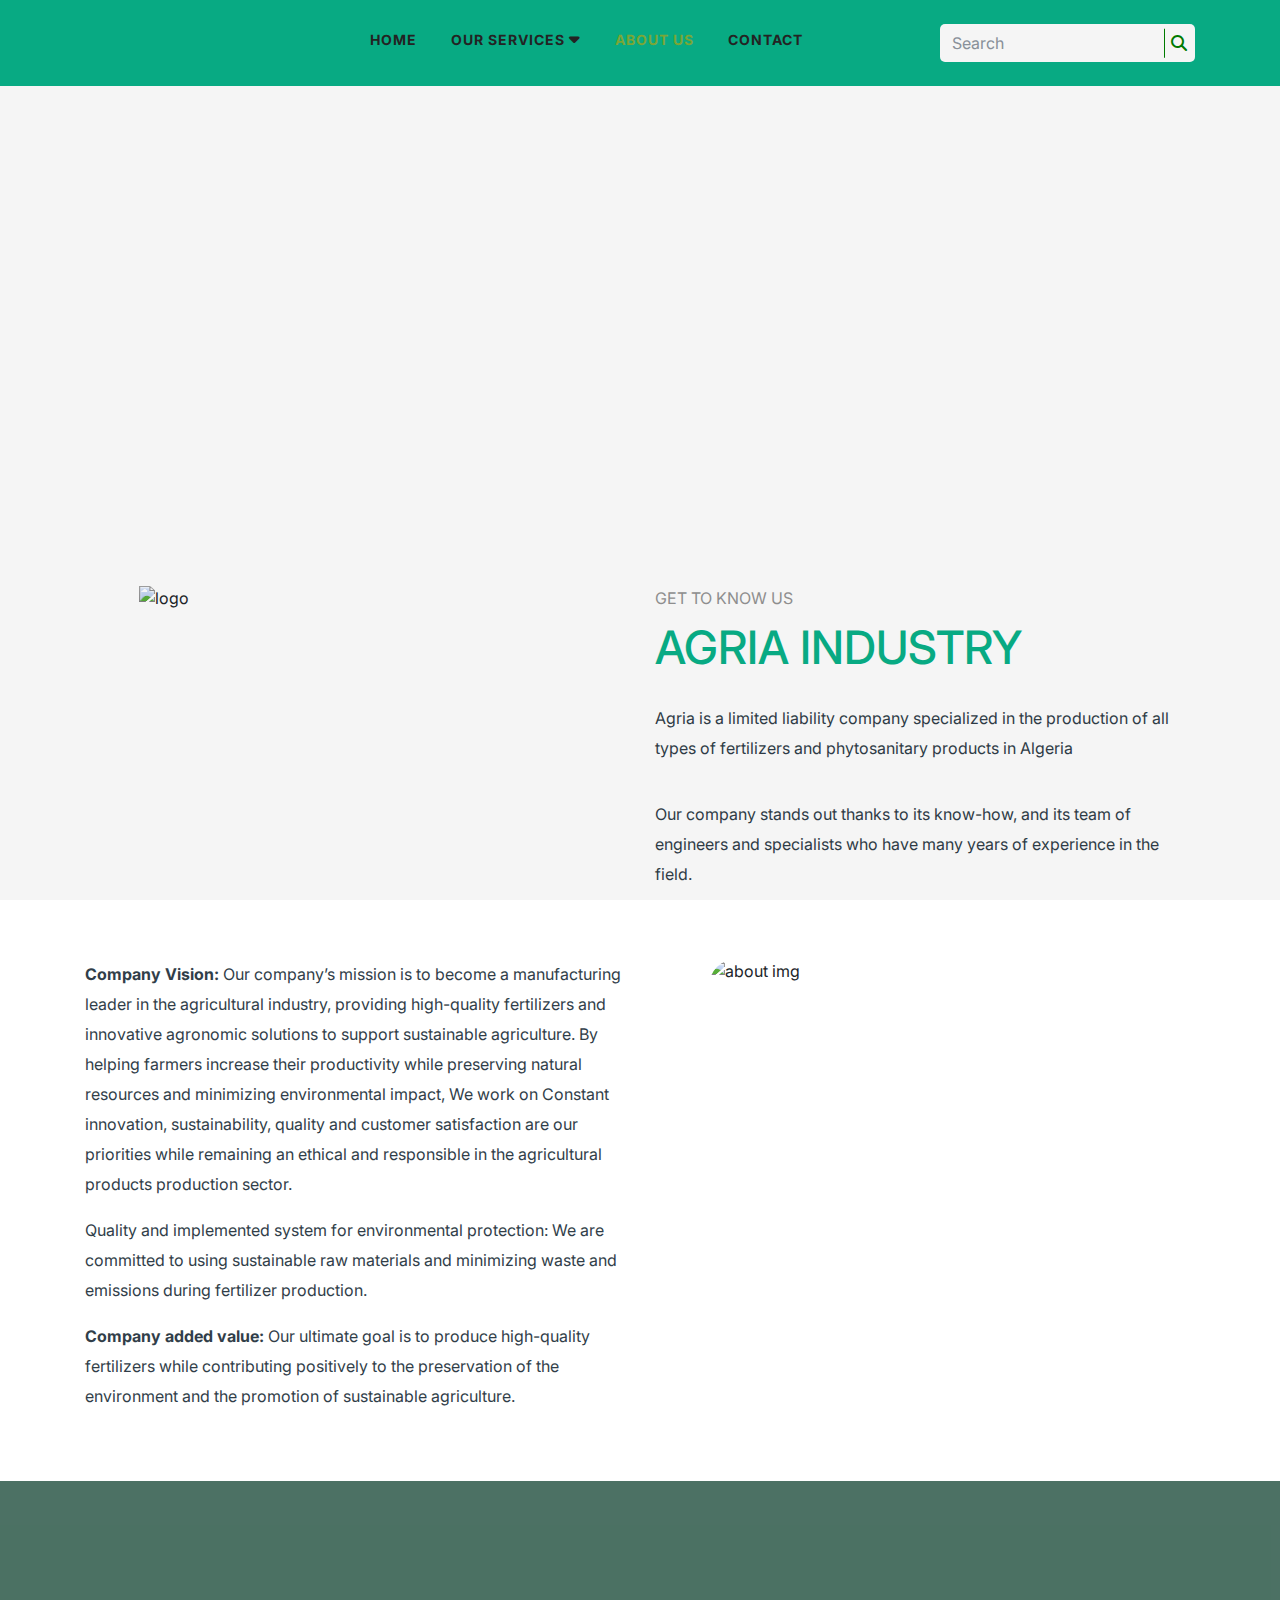
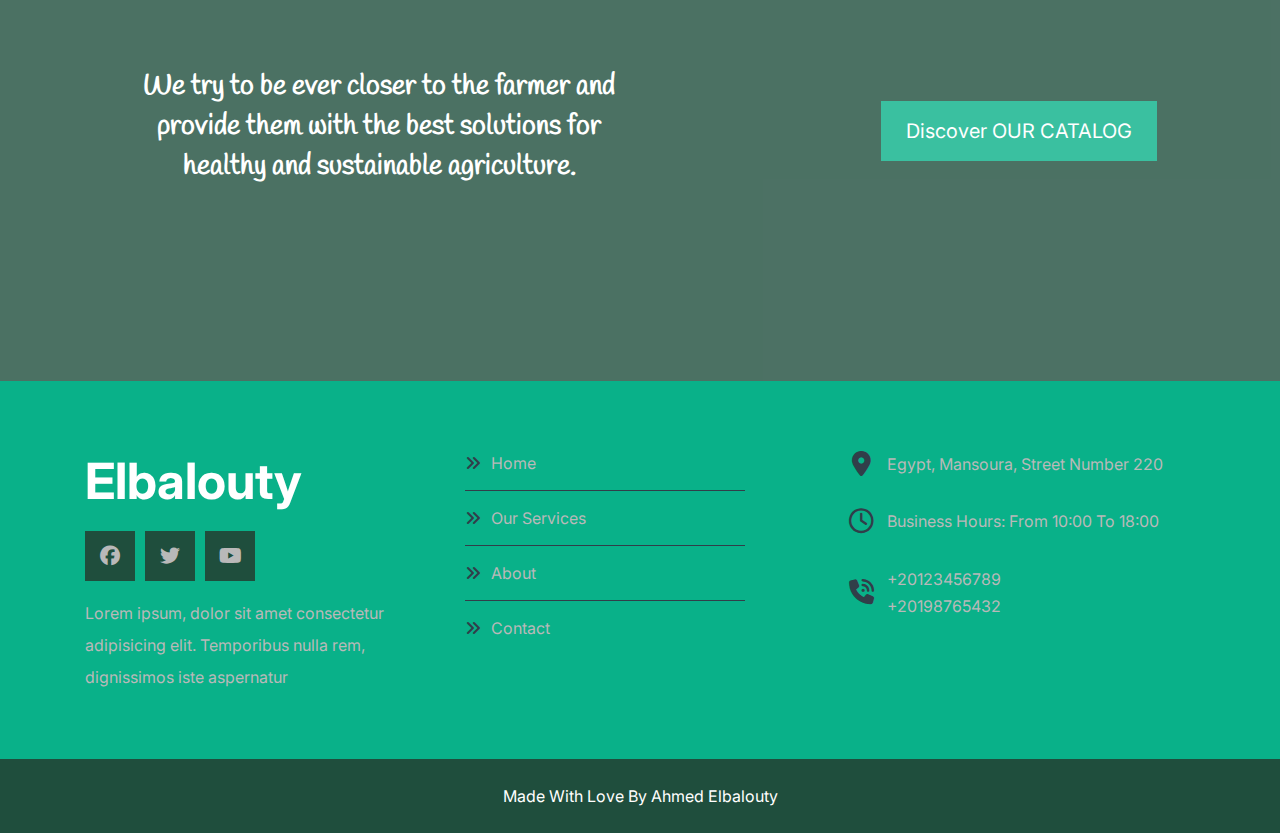
==== commit d3a47899: "aaaaa" ====
--- a/about.html
+++ b/about.html
@@ -1,234 +1,282 @@
 <!DOCTYPE html>
-<html lang="en">
+<html lang="zxx">
 
 <head>
-  <meta charset="UTF-8" />
-  <meta name="viewport" content="width=device-width, initial-scale=1.0" />
-  <title>Document</title>
-
-  <!-- font awesom library -->
-  <link rel="stylesheet" href="css/all.min.css" />
-
-  <!-- render all elements normally -->
-  <link rel="stylesheet" href="css/normalize.css" />
-
-  <!-- css styling -->
-  <link rel="stylesheet" href="css/bootstrap.min.css" />
-  <link rel="stylesheet" href="css/style.css" />
-  <link rel="stylesheet" href="css/about-style.css" />
-  <link rel="stylesheet" href="css/animate.css">
-
-
-  <!-- google fonts -->
-  <link rel="preconnect" href="https://fonts.googleapis.com" />
-  <link rel="preconnect" href="https://fonts.gstatic.com" crossorigin />
-  <link href="https://fonts.googleapis.com/css2?family=Inter:wght@200;400;500;700;900&display=swap" rel="stylesheet" />
-  <link rel="preconnect" href="https://fonts.googleapis.com" />
-  <link rel="preconnect" href="https://fonts.gstatic.com" crossorigin />
-  <link href="https://fonts.googleapis.com/css2?family=Handlee&display=swap" rel="stylesheet" />
+    <meta charset="UTF-8">
+    <meta name="description" content="Ogani Template">
+    <meta name="keywords" content="Ogani, unica, creative, html">
+    <meta name="viewport" content="width=device-width, initial-scale=1.0">
+    <meta http-equiv="X-UA-Compatible" content="ie=edge">
+    <title>Project</title>
+
+    <!-- Font Awesome Library -->
+    <link rel="stylesheet" href="css/all.min.css" />
+
+    <!-- Google Font -->
+    <link rel="preconnect" href="https://fonts.googleapis.com" />
+    <link rel="preconnect" href="https://fonts.gstatic.com" crossorigin />
+    <link href="https://fonts.googleapis.com/css2?family=Inter:wght@200;400;500;700;900&display=swap"
+        rel="stylesheet" />
+    <link rel="preconnect" href="https://fonts.googleapis.com" />
+    <link rel="preconnect" href="https://fonts.gstatic.com" crossorigin />
+    <link href="https://fonts.googleapis.com/css2?family=Handlee&display=swap" rel="stylesheet" />
+
+    <!-- Swipper -->
+    <link rel="stylesheet" href="https://cdn.jsdelivr.net/npm/swiper@11/swiper-bundle.min.css" />
+
+    <!-- CSS Styles -->
+    <link rel="stylesheet" href="css/bootstrap.min.css" type="text/css">
+    <link rel="stylesheet" href="css/font-awesome.min.css" type="text/css">
+    <link rel="stylesheet" href="css/slicknav.min.css" type="text/css">
+    <link rel="stylesheet" href="css/owl.carousel.min.css" type="text/css">
+    <link rel="stylesheet" href="css/animate.css">
+    <link rel="stylesheet" href="css/style.css" type="text/css">
+    <link rel="stylesheet" href="css/about.css" />
 </head>
 
 <body>
-  <div class="scroller"></div>
-
-  <!-- start navbar -->
-  <nav class="navbar navbar-expand-lg navbar-light wow bounceInDown" data-wow-duration = "1s" data-wow-delay = ".2s">
-    <div class="container">
-      <a class="navbar-brand" href="#"><img src="images/360_F_331938599_nmkc39B7E74s1G5P01b0YCJ6x0MNMqJz.jpg"
-          alt="logo" /></a>
-      <button class="navbar-toggler" type="button" data-bs-toggle="collapse" data-bs-target="#navbarSupportedContent"
-        aria-controls="navbarSupportedContent" aria-expanded="false" aria-label="Toggle navigation">
-        <span class="navbar-toggler-icon"></span>
-      </button>
-      <div class="collapse navbar-collapse nav-links" id="navbarSupportedContent">
-        <ul class="navbar-nav me-auto mb-2 mb-lg-0">
-          <li class="nav-item">
-            <a class="nav-link active" aria-current="page" href="index.html">Home</a>
-          </li>
-          <li class="nav-item">
-            <a class="nav-link" href="about.html">About Us</a>
-          </li>
-          <li class="nav-item dropdown product-custom">
-           <div class="drop d-flex align-items-center">
-            <a id="navbarDropdown"
-            role="button"
-            class="nav-link prodouct-item" href="products.html" >
-            Our Services
-
-          </a>
-          <span  class="product-action"><i class="fa-solid fa-angle-right"></i></span>
-           </div>
-
-            <ul class="dropdown-menu dropdown-menu-custom" aria-labelledby="navbarDropdown">
-              <li><a class="dropdown-item" href="#">Action</a></li>
-              <li><a class="dropdown-item" href="#">Another action</a></li>
-              <li><a class="dropdown-item" href="#">Another action</a></li>
-              <li><a class="dropdown-item" href="#">Another action</a></li>
-              <li>
-                <a class="dropdown-item" href="#">Something else here</a>
-              </li>
+    <!-- Page Preloder -->
+    <div id="preloder">
+        <div class="loader"></div>
+    </div>
+
+    <!-- Humberger Begin -->
+    <div class="humberger__menu__overlay"></div>
+    <div class="humberger__menu__wrapper">
+        <div class="humberger__menu__logo">
+            <a href="#"><img src="img/logo.png" alt=""></a>
+        </div>
+        <nav class="humberger__menu__nav mobile-menu">
+            <ul>
+                <li><a href="index.html">Home</a></li>
+                <li><a href="services.html">Our Services</a>
+                    <ul class="header__menu__dropdown">
+                        <li><a href="#">Shop Details</a></li>
+                        <li><a href="#">Shoping Cart</a></li>
+                        <li><a href="#">Check Out</a></li>
+                        <li><a href="#">Blog Details</a></li>
+                        <li><a href="#">Blog Details</a></li>
+                    </ul>
+                </li>
+                <li class="active"><a href="about.html">About Us</a></li>
+                <li><a href="contact.html">Contact Us</a></li>
             </ul>
-          </li>
-          <li class="nav-item">
-            <a class="nav-link" href="contact.html">Contact Us</a>
-          </li>
-        </ul>
-        <form class="d-flex">
-          <input class="form-control search-inp me-2" type="search" placeholder="Search" aria-label="Search" />
-          <button class="search-custom"><i class="fa fa-search"></i></button>
-        </form>
-      </div>
-    </div>
-  </nav>
-
-  <!-- end navbar -->
-
-  <div class="about-one">
-    <div class="about-one-links">
-      <a href="index.html">Home</a>
-      <span class="mark">/</span>
-      <span>About Us</span>
-    </div>
-    <h2>About Us</h2>
-  </div>
-  <!-- about-one -->
-
-  <div class="about-intro">
-    <div class="container">
-      <div class="row">
-        <div class="col-lg-6 mb-1 about-intro-img wow slideInLeft" data-wow-duration="1s" data-wow-delay="1.2s">
-          <img src="images/360_F_331938599_nmkc39B7E74s1G5P01b0YCJ6x0MNMqJz.jpg" alt="logo" />
-        </div>
-        
-        <div class="col-lg-6 mb-1 mx-auto">
-          <span>GET TO KNOW US</span>
-          <h3>AGRIA INDUSTRY</h3>
-          <p>
-            Agria is a limited liability company specialized in the production
-            of all types of fertilizers and phytosanitary products in Algeria
-          </p>
-          <p>
-            Our company stands out thanks to its know-how, and its team of
-            engineers and specialists who have many years of experience in the
-            field.
-          </p>
-        </div>
-      </div>
-    </div>
-  </div>
-
-  <div class="about-two">
-    <div class="container">
-      <div class="row">
-        <div class="about-two-left col-md-6 mb-1">
-          <p>
-            <b>Company Vision:</b>
-            Our company’s mission is to become a manufacturing leader in the
-            agricultural industry, providing high-quality fertilizers and
-            innovative agronomic solutions to support sustainable agriculture.
-            By helping farmers increase their productivity while preserving
-            natural resources and minimizing environmental impact, We work on
-            Constant innovation, sustainability, quality and customer
-            satisfaction are our priorities while remaining an ethical and
-            responsible in the agricultural products production sector.
-          </p>
-          <p>
-            Quality and implemented system for environmental protection: We
-            are committed to using sustainable raw materials and minimizing
-            waste and emissions during fertilizer production.
-          </p>
-          <p>
-            <b>Company added value:</b>
-            Our ultimate goal is to produce high-quality fertilizers while
-            contributing positively to the preservation of the environment and
-            the promotion of sustainable agriculture.
-          </p>
-        </div>
-        <!-- about-two-left -->
-        <div class="about-two-right col-md-6 mb-1">
-          <img src="images/about-ai.jpg" alt="about img" />
-        </div>
-        <!-- about-two-right -->
-      </div>
-      <!-- row -->
-    </div>
-    <!-- container -->
-  </div>
-  <!-- about-two -->
-  <div class="about-three">
-    <div class="about-three-overlay">
-      <h3>
-        We try to be ever closer to the farmer and provide them with the best
-        solutions for healthy and sustainable agriculture.
-      </h3>
-      <a href="">Discover OUR CATALOG</a>
-    </div>
-  </div>
-
-  <!-- Start Footer -->
-  <div class="footer">
-    <div class="container">
-      <div class="row">
-        <div class="box col-lg-4">
-          <h3>Elbalouty</h3>
-          <ul class="social">
-            <li>
-              <a href="#" class="facebook">
-                <i class="fab fa-facebook-f"></i>
-              </a>
-            </li>
-            <li>
-              <a href="#" class="twitter">
-                <i class="fab fa-twitter"></i>
-              </a>
-            </li>
-            <li>
-              <a href="#" class="youtube">
-                <i class="fab fa-youtube"></i>
-              </a>
-            </li>
-          </ul>
-          <p class="text">
-            Lorem ipsum, dolor sit amet consectetur adipisicing elit.
-            Temporibus nulla rem, dignissimos iste aspernatur
-          </p>
-        </div>
-        <div class="box col-lg-4">
-          <ul class="links">
-            <li><a href="index.html">Home</a></li>
-            <li><a href="about.html">About</a></li>
-            <li><a href="products.html">Our Products</a></li>
-            <li><a href="contact.html">Contact</a></li>
-          </ul>
-        </div>
-        <div class="box col-lg-4">
-          <div class="line">
-            <i class="fas fa-map-marker-alt fa-fw"></i>
-            <div class="info">Egypt, Mansoura, Street Number 220</div>
-          </div>
-          <div class="line">
-            <i class="far fa-clock fa-fw"></i>
-            <div class="info">Business Hours: From 10:00 To 18:00</div>
-          </div>
-          <div class="line">
-            <i class="fas fa-phone-volume fa-fw"></i>
-            <div class="info">
-              <span class="d-block">+20123456789</span>
-              <span class="d-block">+20198765432</span>
-            </div>
-          </div>
-        </div>
-      </div>
-    </div>
-    <p class="copyright">Made With &lt;3 By Elbalouty</p>
-  </div>
-  <!-- End Footer -->
-  <script src="js/wow.min.js"></script>
-              <script>
-              new WOW().init();
-              </script>
-  <script src="js/bootstrap.bundle.min.js"></script>
-  <script src="js/main.js"></script>
+        </nav>
+        <div id="mobile-menu-wrap"></div>
+        <div class="header__top__right__social">
+            <a href="#"><i class="fa fa-facebook"></i></a>
+            <a href="#"><i class="fa fa-twitter"></i></a>
+            <a href="#"><i class="fa fa-linkedin"></i></a>
+            <a href="#"><i class="fa fa-pinterest-p"></i></a>
+        </div>
+        <div class="humberger__menu__contact">
+            <ul>
+                <li><i class="fa fa-envelope"></i> hello@colorlib.com</li>
+            </ul>
+        </div>
+    </div>
+    <!-- Humberger End -->
+
+    <!-- Header Section Begin -->
+    <header class="header">
+        <div class="container">
+            <div class="row">
+                <div class="col-lg-3">
+                    <div class="header__logo">
+                        <a href="./index.html"><img src="img/logo.png" alt=""></a>
+                    </div>
+                </div>
+                <div class="col-lg-6">
+                    <nav class="header__menu">
+                        <ul>
+                            <li><a href="index.html">Home</a></li>
+                            <li><a href="services.html">
+                                    Our Services
+                                    <i class="fa-solid fa-caret-down"></i>
+                                </a>
+                                <ul class="header__menu__dropdown">
+                                    <li><a href="#">Shop Details</a></li>
+                                    <li><a href="#">Shoping Cart</a></li>
+                                    <li><a href="#">Check Out</a></li>
+                                    <li><a href="#">Blog Details</a></li>
+                                    <li><a href="#">Blog Details</a></li>
+                                </ul>
+                            </li>
+                            <li class="active"><a href="about.html">About Us</a></li>
+                            <li><a href="contact.html">Contact</a></li>
+                        </ul>
+                    </nav>
+                </div>
+                <div class="col-lg-3">
+                    <div class="header-search">
+                        <form class="">
+                            <input class=" form-control search-input me-2" type="search" placeholder="Search"
+                                aria-label="Search" />
+                            <button class="search-custom"><i class="fa fa-search"></i></button>
+                        </form>
+                    </div>
+                </div>
+            </div>
+            <div class="humberger__open">
+                <i class="fa fa-bars"></i>
+            </div>
+        </div>
+    </header>
+    <!-- Header Section End -->
+
+    <!-- Start About One Section -->
+    <div class="about-one">
+        <div class="about-one-links">
+            <a href="index.html">Home</a>
+            <span class="mark">/</span>
+            <span>About Us</span>
+        </div>
+        <h2>About Us</h2>
+    </div>
+    <!-- End About One Section -->
+
+    <!-- Start Intro Section -->
+    <div class="about-intro">
+        <div class="container">
+            <div class="row">
+                <div class="col-lg-6 mb-1 about-intro-img wow slideInLeft" data-wow-duration="1s" data-wow-delay="1.2s">
+                    <img src="images/360_F_331938599_nmkc39B7E74s1G5P01b0YCJ6x0MNMqJz.jpg" alt="logo" />
+                </div>
+
+                <div class="col-lg-6 mb-1 mx-auto">
+                    <span>GET TO KNOW US</span>
+                    <h3>AGRIA INDUSTRY</h3>
+                    <p>
+                        Agria is a limited liability company specialized in the production
+                        of all types of fertilizers and phytosanitary products in Algeria
+                    </p>
+                    <p>
+                        Our company stands out thanks to its know-how, and its team of
+                        engineers and specialists who have many years of experience in the
+                        field.
+                    </p>
+                </div>
+            </div>
+        </div>
+    </div>
+    <!-- End Intro Section -->
+
+    <!-- Start About Two Section -->
+    <div class="about-two">
+        <div class="container">
+            <div class="row">
+                <div class="about-two-left col-md-6 mb-1">
+                    <p>
+                        <b>Company Vision:</b>
+                        Our company’s mission is to become a manufacturing leader in the
+                        agricultural industry, providing high-quality fertilizers and
+                        innovative agronomic solutions to support sustainable agriculture.
+                        By helping farmers increase their productivity while preserving
+                        natural resources and minimizing environmental impact, We work on
+                        Constant innovation, sustainability, quality and customer
+                        satisfaction are our priorities while remaining an ethical and
+                        responsible in the agricultural products production sector.
+                    </p>
+                    <p>
+                        Quality and implemented system for environmental protection: We
+                        are committed to using sustainable raw materials and minimizing
+                        waste and emissions during fertilizer production.
+                    </p>
+                    <p>
+                        <b>Company added value:</b>
+                        Our ultimate goal is to produce high-quality fertilizers while
+                        contributing positively to the preservation of the environment and
+                        the promotion of sustainable agriculture.
+                    </p>
+                </div>
+                <div class="about-two-right col-md-6 mb-1">
+                    <img src="images/about-ai.jpg" alt="about img" />
+                </div>
+            </div>
+        </div>
+    </div>
+    <!-- Start About Three Section -->
+
+    <!-- Start About Three Section -->
+    <div class="about-three">
+        <div class="about-three-overlay">
+            <h3>
+                We try to be ever closer to the farmer and provide them with the best
+                solutions for healthy and sustainable agriculture.
+            </h3>
+            <a href="">Discover OUR CATALOG</a>
+        </div>
+    </div>
+    <!-- End About Three Section -->
+
+    <!-- Start Footer -->
+    <div class="footer">
+        <div class="container">
+            <div class="row">
+                <div class="box col-lg-4">
+                    <h3>Elbalouty</h3>
+                    <ul class="social">
+                        <li>
+                            <a href="#" class="facebook">
+                                <i class="fab fa-facebook-f"></i>
+                            </a>
+                        </li>
+                        <li>
+                            <a href="#" class="twitter">
+                                <i class="fab fa-twitter"></i>
+                            </a>
+                        </li>
+                        <li>
+                            <a href="#" class="youtube">
+                                <i class="fab fa-youtube"></i>
+                            </a>
+                        </li>
+                    </ul>
+                    <p class="text">
+                        Lorem ipsum, dolor sit amet consectetur adipisicing elit.
+                        Temporibus nulla rem, dignissimos iste aspernatur
+                    </p>
+                </div>
+                <div class="box col-lg-4">
+                    <ul class="links">
+                        <li><a href="index.html">Home</a></li>
+                        <li><a href="products.html">Our Services</a></li>
+                        <li><a href="about.html">About</a></li>
+                        <li><a href="contact.html">Contact</a></li>
+                    </ul>
+                </div>
+                <div class="box col-lg-4">
+                    <div class="line">
+                        <i class="fas fa-map-marker-alt fa-fw"></i>
+                        <div class="info">Egypt, Mansoura, Street Number 220</div>
+                    </div>
+                    <div class="line">
+                        <i class="far fa-clock fa-fw"></i>
+                        <div class="info">Business Hours: From 10:00 To 18:00</div>
+                    </div>
+                    <div class="line">
+                        <i class="fas fa-phone-volume fa-fw"></i>
+                        <div class="info">
+                            <span class="d-block">+20123456789</span>
+                            <span class="d-block">+20198765432</span>
+                        </div>
+                    </div>
+                </div>
+            </div>
+        </div>
+        <p class="copyright">Made With Love By Ahmed Elbalouty</p>
+    </div>
+    <!-- End Footer -->
+
+    <!-- Js Plugins -->
+    <script src="js/jquery-3.3.1.min.js"></script>
+    <script src="js/bootstrap.min.js"></script>
+    <!-- <script src="js/jquery.nice-select.min.js"></script> -->
+    <!-- <script src="js/jquery-ui.min.js"></script> -->
+    <script src="js/jquery.slicknav.js"></script>
+    <!-- <script src="js/mixitup.min.js"></script> -->
+    <script src="js/owl.carousel.min.js"></script>
+    <script src="js/main.js"></script>
 </body>
 
 </html>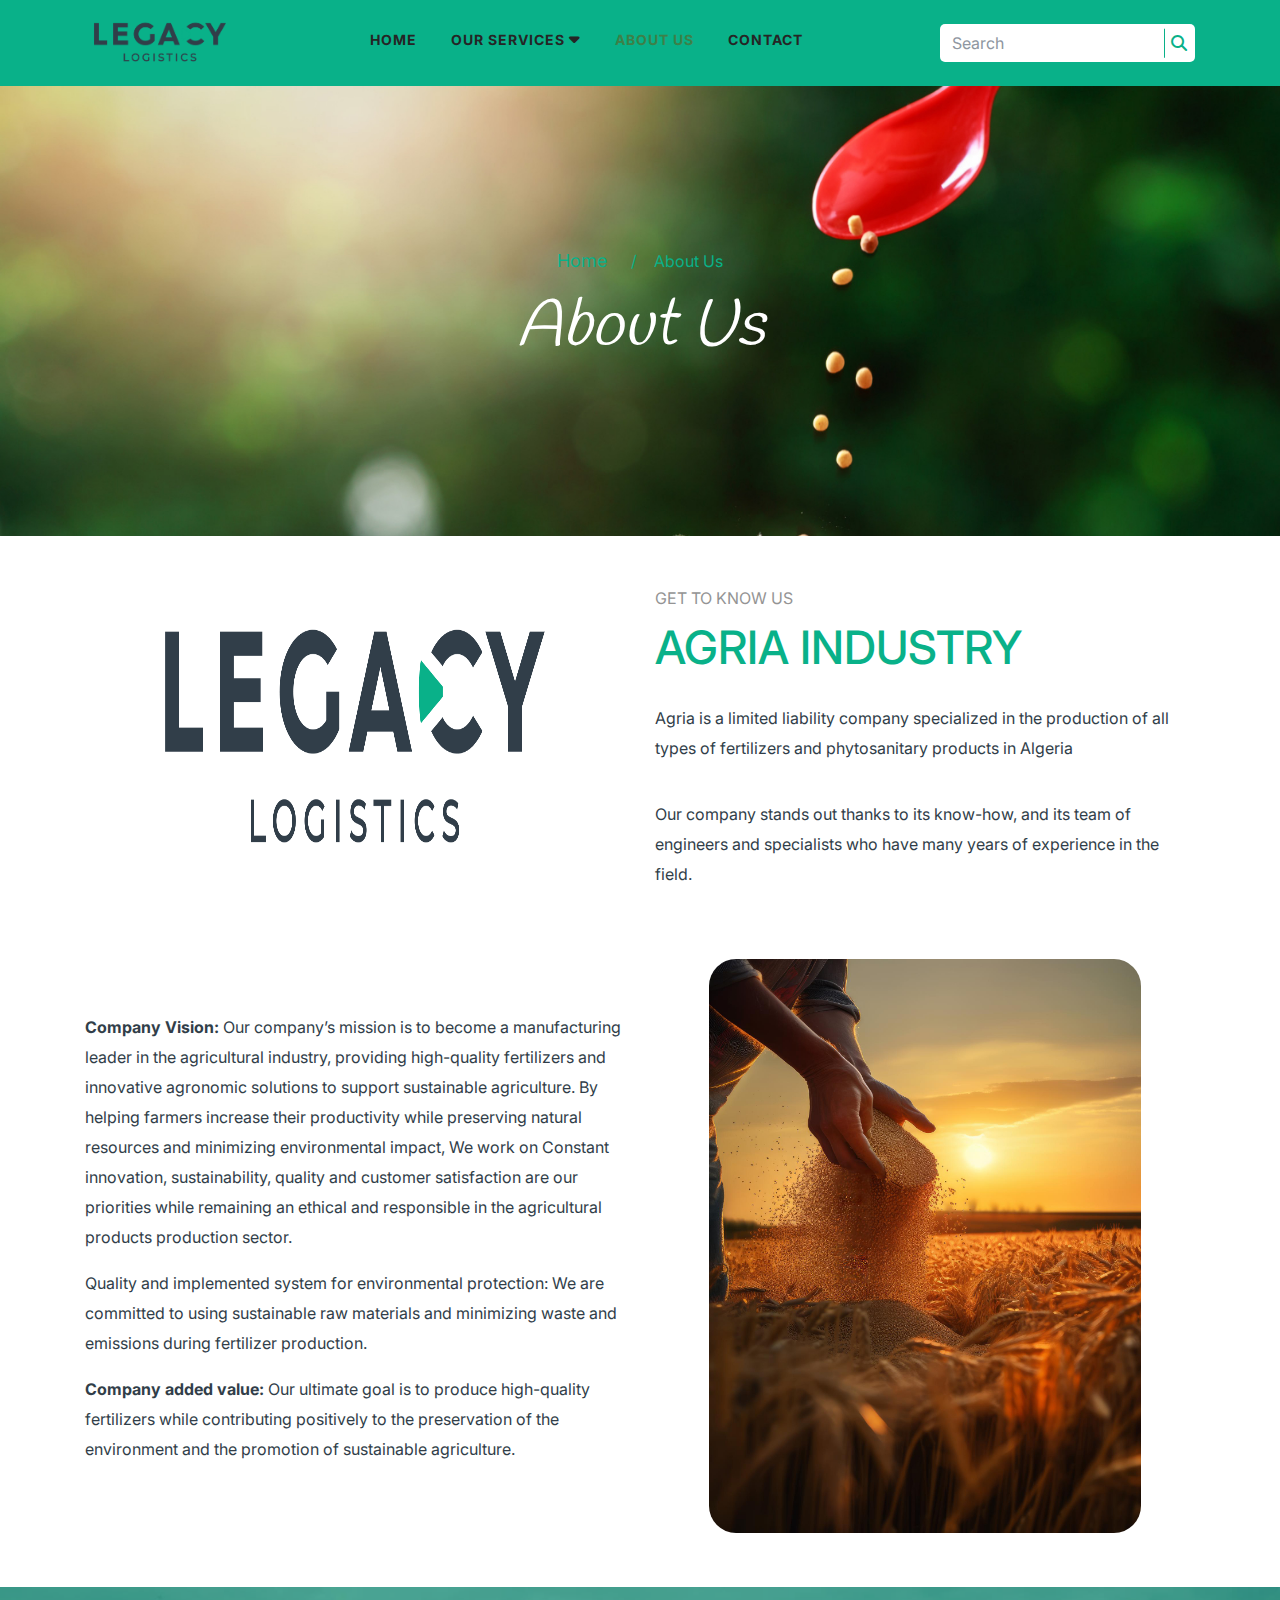
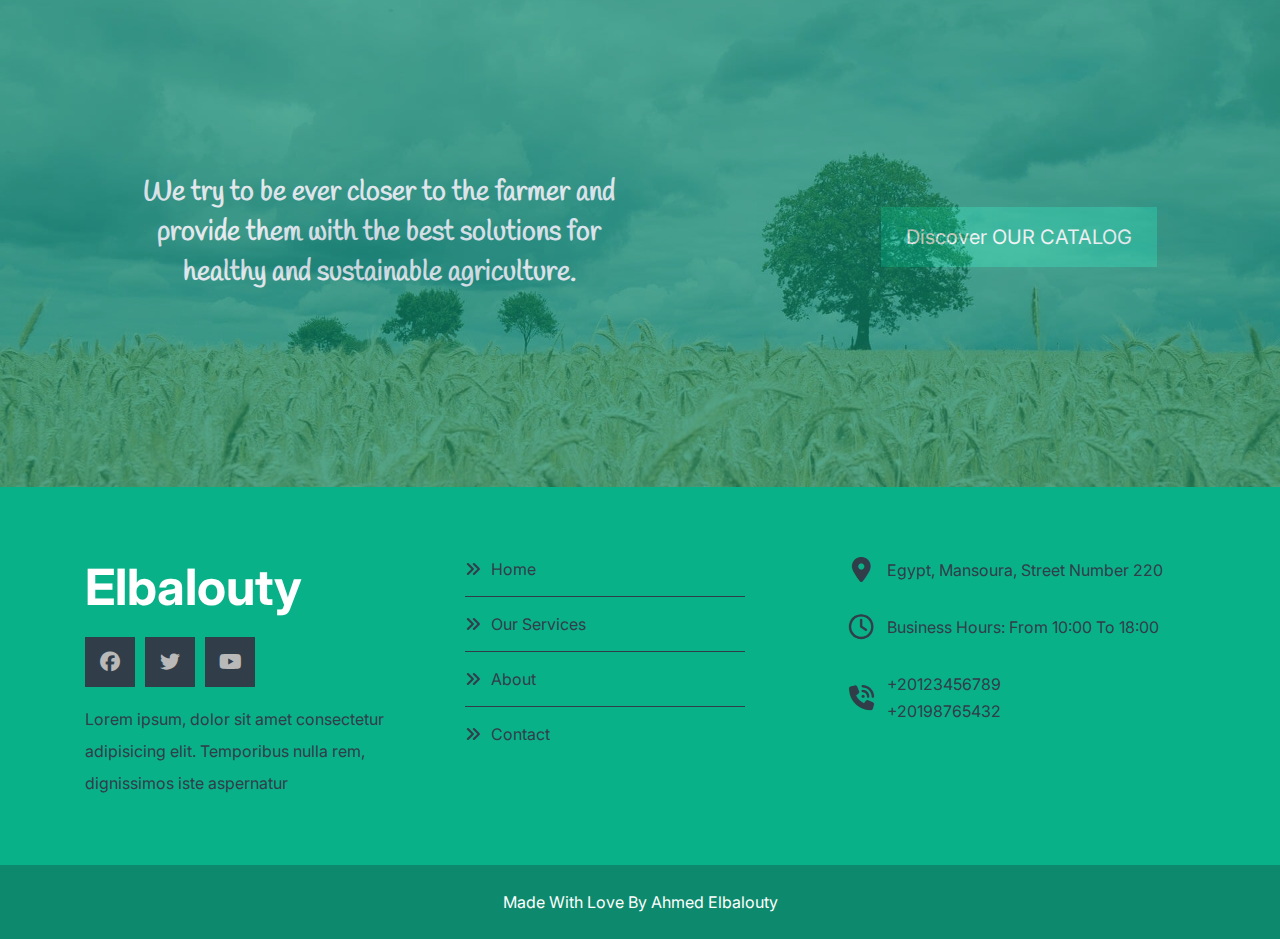
==== commit cd8d0f44: "customer chang one" ====
--- a/about.html
+++ b/about.html
@@ -83,7 +83,7 @@
             <div class="row">
                 <div class="col-lg-3">
                     <div class="header__logo">
-                        <a href="./index.html"><img src="img/logo.png" alt=""></a>
+                        <a href="./index.html"><img src="ASSETS/logo.png" alt="logo"></a>
                     </div>
                 </div>
                 <div class="col-lg-6">
@@ -140,7 +140,7 @@
         <div class="container">
             <div class="row">
                 <div class="col-lg-6 mb-1 about-intro-img wow slideInLeft" data-wow-duration="1s" data-wow-delay="1.2s">
-                    <img src="images/360_F_331938599_nmkc39B7E74s1G5P01b0YCJ6x0MNMqJz.jpg" alt="logo" />
+                    <img src="ASSETS/logo.png" alt="logo" />
                 </div>
 
                 <div class="col-lg-6 mb-1 mx-auto">
@@ -190,7 +190,7 @@
                     </p>
                 </div>
                 <div class="about-two-right col-md-6 mb-1">
-                    <img src="images/about-ai.jpg" alt="about img" />
+                    <img src="ASSETS/about-ai.jpg" alt="about-img" />
                 </div>
             </div>
         </div>
--- a/css/style.css
+++ b/css/style.css
@@ -10,7 +10,7 @@
   --primary-color: #efb443;
   --special-color: #5366c2;
   --main-color: #09b189;
-  --sec-color: #1f4e3d;
+  --sec-color:#0d8a6d;
   --text-dark: #8e96a0;
   --main-padding: 50px;
   --main-text: #ffffff8c;
@@ -182,7 +182,7 @@
   padding: 5px 15px;
 }
 .header__menu ul li.active a {
-  color: #7fad39;
+  color: #3d8048;
 }
 .header__menu ul li:hover .header__menu__dropdown {
   top: 30px;
@@ -190,11 +190,11 @@
   visibility: visible;
 }
 .header__menu ul li:hover > a {
-  color: #7fad39;
+  color: #3d8048 ;
 }
 .header__menu ul li a {
   font-size: 14px;
-  color: #252525;
+  color: #252525 ;
   text-transform: uppercase;
   font-weight: 700;
   letter-spacing: 1px;
@@ -338,7 +338,7 @@
     -webkit-border-radius: 0;
     border-radius: 0;
     background: transparent;
-    color: #7fad39;
+    color: #3d8048;
   }
   .humberger__menu__wrapper .slicknav_nav .slicknav_row,
   .humberger__menu__wrapper .slicknav_nav a {
@@ -466,7 +466,7 @@
     -webkit-border-radius: 0;
     border-radius: 0;
     background: transparent;
-    color: #7fad39;
+    color:#3d8048;
   }
   .humberger__menu__wrapper .slicknav_nav .slicknav_row,
   .humberger__menu__wrapper .slicknav_nav a {
@@ -522,14 +522,14 @@
 }
 .search-custom {
   border: none;
-  color: green;
+  color: var(--main-color);
   outline: none;
   background: none;
   position: absolute;
   right: 8px;
   top: 50%;
   transform: translateY(-50%);
-  border-left: 1px solid green;
+  border-left: 1px solid var(--main-color);
   padding-left: 6px;
   height: 75%;
 }
@@ -592,7 +592,7 @@
   margin-right: 10px;
 }
 .footer .box .social li a {
-  background-color: var(--sec-color);
+  background-color: var(--gray-color);
   color: #b9b9b9;
   display: inline-flex;
   justify-content: center;
@@ -613,7 +613,7 @@
 }
 .footer .box .text {
   line-height: 2;
-  color: #b9b9b9;
+  color: var(--gray-color);
 }
 .footer .box .links li {
   padding: 15px 0;
@@ -633,7 +633,7 @@
   color: white;
 }
 .footer .box .links li a {
-  color: #b9b9b9;
+  color: var(--gray-color);
   transition: 0.5s;
 }
 @media (max-width: 991px) {
@@ -657,7 +657,7 @@
 .footer .box .line {
   display: flex;
   align-items: center;
-  color: #b9b9b9;
+  color: var(--gray-color);
   margin-bottom: 30px;
 }
 @media (max-width: 991px) {
@@ -688,7 +688,7 @@
 .footer .copyright {
   padding: 25px 0;
   text-align: center;
-  color: white;
+  color: #fff;
   margin: 50px 0 0;
   background-color: var(--sec-color);
 }
--- a/css/about.css
+++ b/css/about.css
@@ -1,19 +1,19 @@
-:root {
+/* :root {
   --gray-color: #313e49;
   --base-color: #49a760;
   --primary-color: #efb443;
   --special-color: #5366c2;
   --main-color: #09b189;
-  --sec-color: #1f4e3d;
+  --sec-color:#0d8a6d;
   --text-dark: #8e96a0;
   --main-padding: 50px;
   --main-text: #ffffff8c;
   --main-transition: 0.3s;
-}
+} */
 /* Start About One Section */
 .about-one {
   margin-top: 86px;
-  background-image: url("../images/farmer-hand-nurturing-young-baby-plants.jpg");
+  background-image: url("../ASSETS/farmer-hand-nurturing-young-baby-plants.jpg");
   height: 450px;
   width: 100%;
   background-repeat: no-repeat;
@@ -37,7 +37,7 @@
   font-style: italic;
 }
 .about-one .about-one-links a {
-  color: var(--thm-black);
+  color: var(--main-color);
   font-size: 18px;
   padding-right: 10px;
 }
@@ -45,11 +45,11 @@
   color: #fff;
 }
 .about-one-links .mark {
-  color: var(--thm-black);
+  color: var(--main-color);
   background: none;
 }
 .about-one-links span {
-  color: var(--thm-black);
+  color: var(--main-color);
   padding-left: 10px;
 }
 /* End About One Section */
@@ -108,7 +108,7 @@
 .about-three {
   width: 100%;
   height: 500px;
-  background-image: url("../images/cta-1-bg.jpg");
+  background-image: url("../ASSETS/cta-1-bg.jpg");
   background-size: cover;
   background-repeat: no-repeat;
   position: relative;
@@ -120,7 +120,7 @@
   width: 100%;
   height: 100%;
   background-color: var(--sec-color);
-  opacity: 0.8;
+  opacity: 0.7;
   width: 100%;
   height: 100%;
   display: flex;
@@ -147,12 +147,11 @@
   font-weight: 700px;
   font-size: 20px;
   background-color: var(--main-color);
-
   color: #fff;
 }
 .about-three-overlay a:hover {
   background-color: #fff;
-  color: var(--thm-black);
+  color: #000;
 }
 
 @media (max-width: 991px) {
